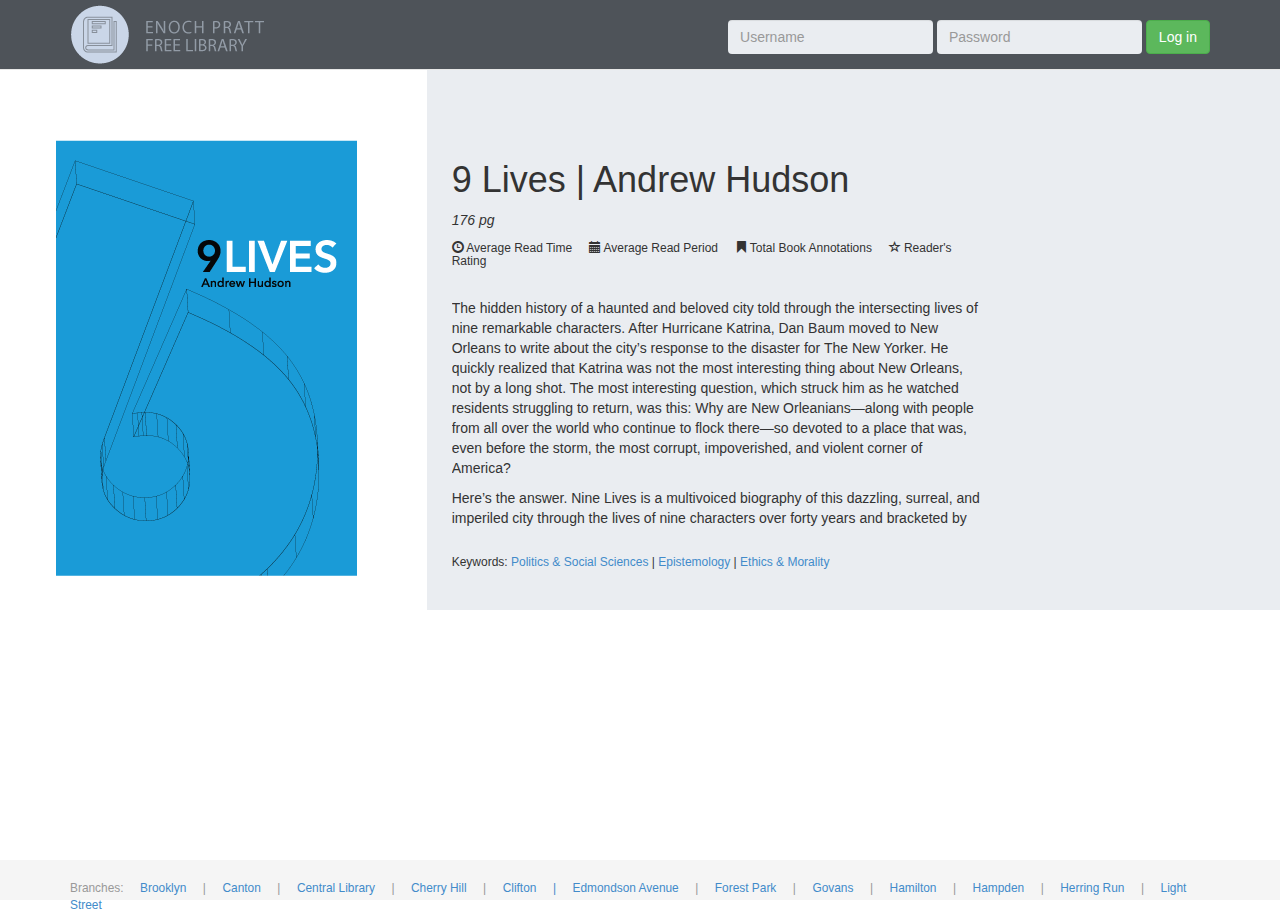
==== book.html @ 1f7c7474 "entire web site index, book, map pages" ====
<!DOCTYPE html>
<!--[if lt IE 7]>      <html class="no-js lt-ie9 lt-ie8 lt-ie7"> <![endif]-->
<!--[if IE 7]>         <html class="no-js lt-ie9 lt-ie8"> <![endif]-->
<!--[if IE 8]>         <html class="no-js lt-ie9"> <![endif]-->
<!--[if gt IE 8]><!--> <html class="no-js"> <!--<![endif]-->
    <head>
        <meta charset="utf-8">
        <meta http-equiv="X-UA-Compatible" content="IE=edge">
        <title></title>
        <meta name="description" content="">
        <meta name="viewport" content="width=device-width, initial-scale=1">

        <!-- Place favicon.ico and apple-touch-icon.png in the root directory -->

        <link rel="stylesheet" href="css/normalize.css">
        <link rel="stylesheet" href="css/main.css">
        <link rel="stylesheet" href="css/bootstrap.css">
        <link rel="stylesheet" href="css/sticky-footer-navbar.css">

        <script src="js/vendor/modernizr-2.6.2.min.js"></script>
    </head>
    <body>
        <!--[if lt IE 7]>
            <p class="browsehappy">You are using an <strong>outdated</strong> browser. Please <a href="http://browsehappy.com/">upgrade your browser</a> to improve your experience.</p>
        <![endif]-->

        


        <!-- Add your site or application content here -->
        

  <!-- Fixed navbar -->
        <div class="navbar navbar-default navbar-fixed-top" role="navigation">
      <div class="container">

        <div class="navbar-header"><a class="navbar-brand" href="index.html"><div class="img-logo"><img src="images/logo.png"></div></a></div>

        <div class="navbar-collapse collapse">
          <form class="navbar-form navbar-right" role="form">
            <div class="form-group">
              <input type="text" placeholder="Username" class="form-control">
            </div>
            <div class="form-group">
              <input type="password" placeholder="Password" class="form-control">
            </div>
            <button type="submit" class="btn btn-success">Log in</button>
          </form>
        </div><!--/.navbar-collapse -->

      </div><!--/container -->
    </div><!--/.navbar -->



<div class="container-body">
      <div class="row-fill">


  <div class="col-md-4-book">
<div class="book-info-book">
    <img src="images/hover-book.png"></div>
</div>

  <div class="col-md-8">

    <div class="row">

  <div class="col-md-8">

    <div class="book-info">
    <h1>9 Lives  |  Andrew Hudson</h1>
    <p><em>176 pg</em></p>

    <span class="smallFont"> <p><span class="glyphicon glyphicon-time"></span> Average Read Time &nbsp;&nbsp;&nbsp; <span class="glyphicon glyphicon-calendar"></span> Average Read Period &nbsp;&nbsp;&nbsp; <span class="glyphicon glyphicon-bookmark"></span> Total Book Annotations &nbsp;&nbsp;&nbsp; <span class="glyphicon glyphicon-star-empty"></span> Reader's Rating</p></span>

    
 <div class="scrollable-long"><p>The hidden history of a haunted and beloved city told through the intersecting lives of nine remarkable characters.
After Hurricane Katrina, Dan Baum moved to New Orleans to write about the city’s response to the disaster for The New Yorker. He quickly realized that Katrina was not the most interesting thing about New Orleans, not by a long shot. The most interesting question, which struck him as he watched residents struggling to return, was this: Why are New Orleanians—along with people from all over the world who continue to flock there—so devoted to a place that was, even before the storm, the most corrupt, impoverished, and violent corner of America?</p>

<p>Here’s the answer. Nine Lives is a multivoiced biography of this dazzling, surreal, and imperiled city through the lives of nine characters over forty years and bracketed by two epic storms: Hurricane Betsy, which transformed the city in the 1960’s, and Katrina, which nearly destroyed it. These nine lives are windows into every strata of one of the most complex and fascinating cities in the world. From outsider artists and Mardi Gras Kings to jazz-playing coroners and transsexual barkeeps, these lives are possible only in New Orleans, but the city that nurtures them is also, from the beginning, a city haunted by the possibility of disaster. All their stories converge in the storm, where some characters rise to acts of heroism and others sink to the bottom. But it is New Orleans herself—perpetually whistling past the grave yard—that is the story’s real heroine.</p>

<p>Nine Lives is narrated from the points of view of some of New Orleans’s most charismatic characters, but underpinning the voices of the city is an extraordinary feat of reporting that allows Baum to bring this kaleidoscopic portrait to life with brilliant color and crystalline detail. Readers will find themselves wrapped up in each of these individual dramas and delightfully immersed in the life of one of this country’s last unique places, even as its ultimate devastation looms ever closer. By resurrecting this beautiful and tragic place and portraying the extraordinary lives that could have taken root only there, Nine Lives shows us what was lost in the storm and what remains to be saved.</p></div>
<br>
  <p> <span class="smallFont"> Keywords: <a href="#">Politics &#38; Social Sciences</a> | <a href="#">Epistemology</a> | <a href="#">Ethics &#38; Morality</a></span></p>


<p>&nbsp;</p>
<p>&nbsp;</p></div>
<div>
</div>
</div>


      </div>
    </div>



    <div id="footer">
      <div class="container">
        <p class="text-muted">Branches: &nbsp;&nbsp;&nbsp; <a href="map.html">Brooklyn</a> &nbsp;&nbsp;&nbsp; | &nbsp;&nbsp;&nbsp; <a href="map.html">Canton</a> &nbsp;&nbsp;&nbsp; | &nbsp;&nbsp;&nbsp; <a href="map.html">Central Library</a> &nbsp;&nbsp;&nbsp; | &nbsp;&nbsp;&nbsp; <a href="map.html">Cherry Hill</a> &nbsp;&nbsp;&nbsp; | &nbsp;&nbsp;&nbsp; <a href="map.html">Clifton &nbsp;&nbsp;&nbsp; | &nbsp;&nbsp;&nbsp; <a href="map.html">Edmondson Avenue</a> &nbsp;&nbsp;&nbsp; | &nbsp;&nbsp;&nbsp; <a href="map.html">Forest Park</a> &nbsp;&nbsp;&nbsp; | &nbsp;&nbsp;&nbsp; <a href="map.html">Govans</a> &nbsp;&nbsp;&nbsp; | &nbsp;&nbsp;&nbsp; <a href="map.html">Hamilton</a> &nbsp;&nbsp;&nbsp; | &nbsp;&nbsp;&nbsp; <a href="map.html">Hampden</a> &nbsp;&nbsp;&nbsp; | &nbsp;&nbsp;&nbsp; <a href="map.html">Herring Run</a> &nbsp;&nbsp;&nbsp; | &nbsp;&nbsp;&nbsp; <a href="map.html">Light Street</a>
</p>
      </div>
    </div><!-- /container -->



    <!-- Bootstrap core JavaScript
    ================================================== -->
    <!-- Placed at the end of the document so the pages load faster -->

<!-- jQuery (necessary for Bootstrap's JavaScript plugins) -->
    <script src="https://ajax.googleapis.com/ajax/libs/jquery/1.11.0/jquery.min.js"></script>
    <!-- Include all compiled plugins (below), or include individual files as needed -->
    <script src="js/vendor/bootstrap.min.js"></script>
    <script src="js/vendor/bootstrap.js"></script>
        <!-- HTML5Boilerplate JS -->
    <script src="js/main.js"></script>
    <script src="js/plugins.js"></script>

        <!-- Google Analytics: change UA-XXXXX-X to be your site's ID. -->
        <script>
            (function(b,o,i,l,e,r){b.GoogleAnalyticsObject=l;b[l]||(b[l]=
            function(){(b[l].q=b[l].q||[]).push(arguments)});b[l].l=+new Date;
            e=o.createElement(i);r=o.getElementsByTagName(i)[0];
            e.src='//www.google-analytics.com/analytics.js';
            r.parentNode.insertBefore(e,r)}(window,document,'script','ga'));
            ga('create','UA-XXXXX-X');ga('send','pageview');
        </script>



    </body>
</html>
---- css/main.css ----
/*! HTML5 Boilerplate v4.3.0 | MIT License | http://h5bp.com/ */

/*
 * What follows is the result of much research on cross-browser styling.
 * Credit left inline and big thanks to Nicolas Gallagher, Jonathan Neal,
 * Kroc Camen, and the H5BP dev community and team.
 */

/* ==========================================================================
   Base styles: opinionated defaults
   ========================================================================== */

html,
button,
input,
select,
textarea {
    color: #222;
}

html {
    font-size: 1em;
    line-height: 1.4;
}

/*
 * Remove text-shadow in selection highlight: h5bp.com/i
 * These selection rule sets have to be separate.
 * Customize the background color to match your design.
 */

::-moz-selection {
    background: #b3d4fc;
    text-shadow: none;
}

::selection {
    background: #b3d4fc;
    text-shadow: none;
}

/*
 * A better looking default horizontal rule
 */

hr {
    display: block;
    height: 1px;
    border: 0;
    border-top: 1px solid #ccc;
    margin: 1em 0;
    padding: 0;
}

/*
 * Remove the gap between images, videos, audio and canvas and the bottom of
 * their containers: h5bp.com/i/440
 */

audio,
canvas,
img,
video {
    vertical-align: middle;
}

/*
 * Remove default fieldset styles.
 */

fieldset {
    border: 0;
    margin: 0;
    padding: 0;
}

/*
 * Allow only vertical resizing of textareas.
 */

textarea {
    resize: vertical;
}

/* ==========================================================================
   Browse Happy prompt
   ========================================================================== */

.browsehappy {
    margin: 0.2em 0;
    background: #ccc;
    color: #000;
    padding: 0.2em 0;
}

/* ==========================================================================
   Author's custom styles
   ========================================================================== */

















/* ==========================================================================
   Helper classes
   ========================================================================== */

/*
 * Image replacement
 */

.ir {
    background-color: transparent;
    border: 0;
    overflow: hidden;
    /* IE 6/7 fallback */
    *text-indent: -9999px;
}

.ir:before {
    content: "";
    display: block;
    width: 0;
    height: 150%;
}

/*
 * Hide from both screenreaders and browsers: h5bp.com/u
 */

.hidden {
    display: none !important;
    visibility: hidden;
}

/*
 * Hide only visually, but have it available for screenreaders: h5bp.com/v
 */

.visuallyhidden {
    border: 0;
    clip: rect(0 0 0 0);
    height: 1px;
    margin: -1px;
    overflow: hidden;
    padding: 0;
    position: absolute;
    width: 1px;
}

/*
 * Extends the .visuallyhidden class to allow the element to be focusable
 * when navigated to via the keyboard: h5bp.com/p
 */

.visuallyhidden.focusable:active,
.visuallyhidden.focusable:focus {
    clip: auto;
    height: auto;
    margin: 0;
    overflow: visible;
    position: static;
    width: auto;
}

/*
 * Hide visually and from screenreaders, but maintain layout
 */

.invisible {
    visibility: hidden;
}

/*
 * Clearfix: contain floats
 *
 * For modern browsers
 * 1. The space content is one way to avoid an Opera bug when the
 *    `contenteditable` attribute is included anywhere else in the document.
 *    Otherwise it causes space to appear at the top and bottom of elements
 *    that receive the `clearfix` class.
 * 2. The use of `table` rather than `block` is only necessary if using
 *    `:before` to contain the top-margins of child elements.
 */

.clearfix:before,
.clearfix:after {
    content: " "; /* 1 */
    display: table; /* 2 */
}

.clearfix:after {
    clear: both;
}

/*
 * For IE 6/7 only
 * Include this rule to trigger hasLayout and contain floats.
 */

.clearfix {
    *zoom: 1;
}

/* ==========================================================================
   EXAMPLE Media Queries for Responsive Design.
   These examples override the primary ('mobile first') styles.
   Modify as content requires.
   ========================================================================== */

@media only screen and (min-width: 35em) {
    /* Style adjustments for viewports that meet the condition */
}

@media print,
       (-o-min-device-pixel-ratio: 5/4),
       (-webkit-min-device-pixel-ratio: 1.25),
       (min-resolution: 120dpi) {
    /* Style adjustments for high resolution devices */
}

/* ==========================================================================
   Print styles.
   Inlined to avoid required HTTP connection: h5bp.com/r
   ========================================================================== */

@media print {
    * {
        background: transparent !important;
        color: #000 !important; /* Black prints faster: h5bp.com/s */
        box-shadow: none !important;
        text-shadow: none !important;
    }

    a,
    a:visited {
        text-decoration: underline;
    }

    a[href]:after {
        content: " (" attr(href) ")";
    }

    abbr[title]:after {
        content: " (" attr(title) ")";
    }

    /*
     * Don't show links for images, or javascript/internal links
     */

    .ir a:after,
    a[href^="javascript:"]:after,
    a[href^="#"]:after {
        content: "";
    }

    pre,
    blockquote {
        border: 1px solid #999;
        page-break-inside: avoid;
    }

    thead {
        display: table-header-group; /* h5bp.com/t */
    }

    tr,
    img {
        page-break-inside: avoid;
    }

    img {
        max-width: 100% !important;
    }

    @page {
        margin: 0.5cm;
    }

    p,
    h2,
    h3 {
        orphans: 3;
        widows: 3;
    }

    h2,
    h3 {
        page-break-after: avoid;
    }
}
---- css/sticky-footer-navbar.css ----
/* Sticky footer styles
-------------------------------------------------- */
html {
  position: relative;
  min-height: 100%;
}
body {
  /* Margin bottom by footer height */
  margin-bottom: 60px;
}
#footer {
  position: absolute;
  bottom: 0;
  width: 100%;
  vertical-align: middle;
  /* Set the fixed height of the footer here */
  height: 40px;
  background-color: #f5f5f5;
}
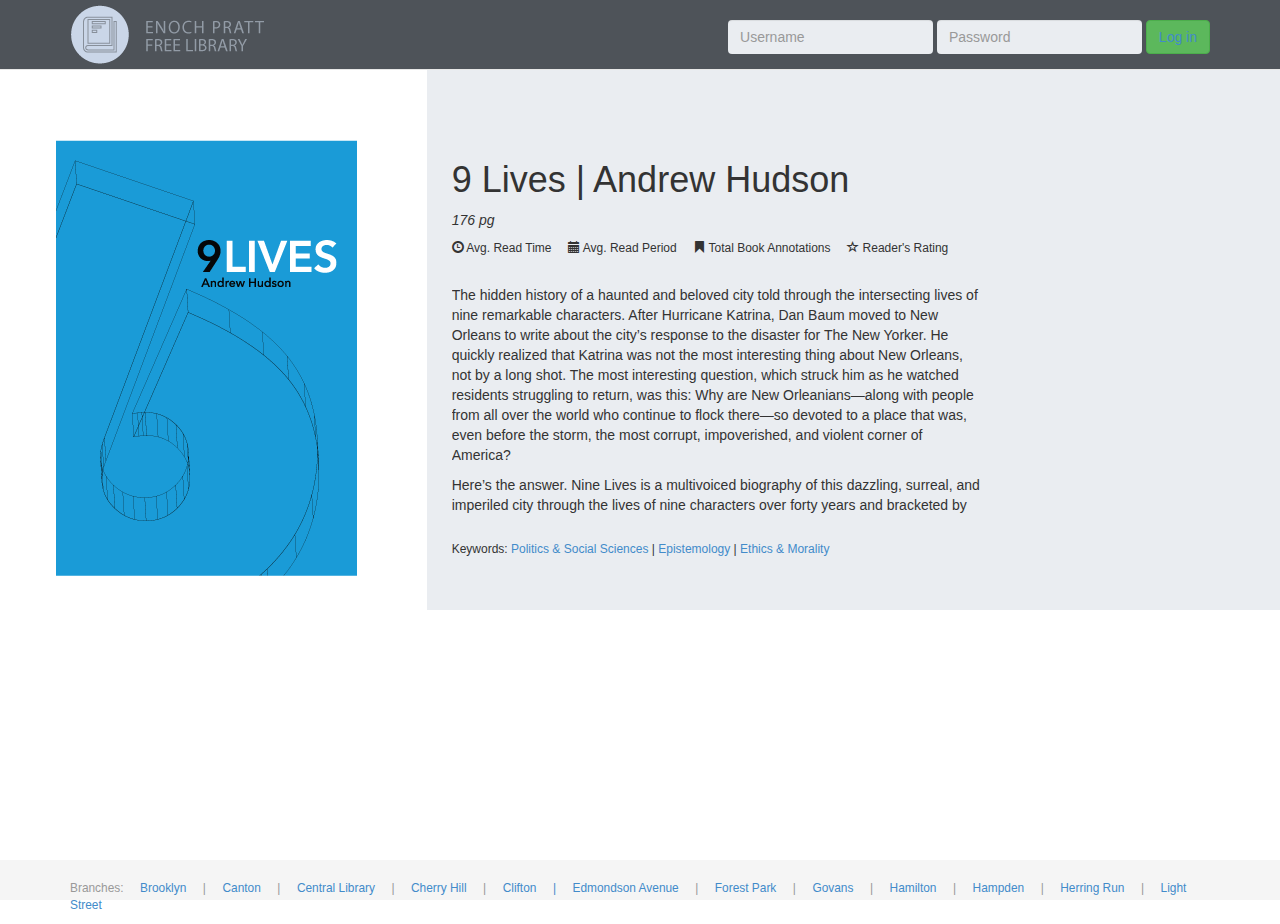
==== commit 1f648b51: "updates to site" ====
--- a/book.html
+++ b/book.html
@@ -44,7 +44,7 @@
             <div class="form-group">
               <input type="password" placeholder="Password" class="form-control">
             </div>
-            <button type="submit" class="btn btn-success">Log in</button>
+            <button type="submit" class="btn btn-success"><a href="login.html">Log in</a></button>
           </form>
         </div><!--/.navbar-collapse -->
 
@@ -72,7 +72,7 @@
     <h1>9 Lives  |  Andrew Hudson</h1>
     <p><em>176 pg</em></p>
 
-    <span class="smallFont"> <p><span class="glyphicon glyphicon-time"></span> Average Read Time &nbsp;&nbsp;&nbsp; <span class="glyphicon glyphicon-calendar"></span> Average Read Period &nbsp;&nbsp;&nbsp; <span class="glyphicon glyphicon-bookmark"></span> Total Book Annotations &nbsp;&nbsp;&nbsp; <span class="glyphicon glyphicon-star-empty"></span> Reader's Rating</p></span>
+    <span class="smallFont"> <p><span class="glyphicon glyphicon-time"></span> Avg. Read Time &nbsp;&nbsp;&nbsp; <span class="glyphicon glyphicon-calendar"></span> Avg. Read Period &nbsp;&nbsp;&nbsp; <span class="glyphicon glyphicon-bookmark"></span> Total Book Annotations &nbsp;&nbsp;&nbsp; <span class="glyphicon glyphicon-star-empty"></span> Reader's Rating</p></span>
 
     
  <div class="scrollable-long"><p>The hidden history of a haunted and beloved city told through the intersecting lives of nine remarkable characters.
@@ -83,7 +83,9 @@
 <p>Nine Lives is narrated from the points of view of some of New Orleans’s most charismatic characters, but underpinning the voices of the city is an extraordinary feat of reporting that allows Baum to bring this kaleidoscopic portrait to life with brilliant color and crystalline detail. Readers will find themselves wrapped up in each of these individual dramas and delightfully immersed in the life of one of this country’s last unique places, even as its ultimate devastation looms ever closer. By resurrecting this beautiful and tragic place and portraying the extraordinary lives that could have taken root only there, Nine Lives shows us what was lost in the storm and what remains to be saved.</p></div>
 <br>
   <p> <span class="smallFont"> Keywords: <a href="#">Politics &#38; Social Sciences</a> | <a href="#">Epistemology</a> | <a href="#">Ethics &#38; Morality</a></span></p>
-
+<p>&nbsp;</p>
+<p>&nbsp;</p><p>&nbsp;</p>
+<p>&nbsp;</p>
 
 <p>&nbsp;</p>
 <p>&nbsp;</p></div>
